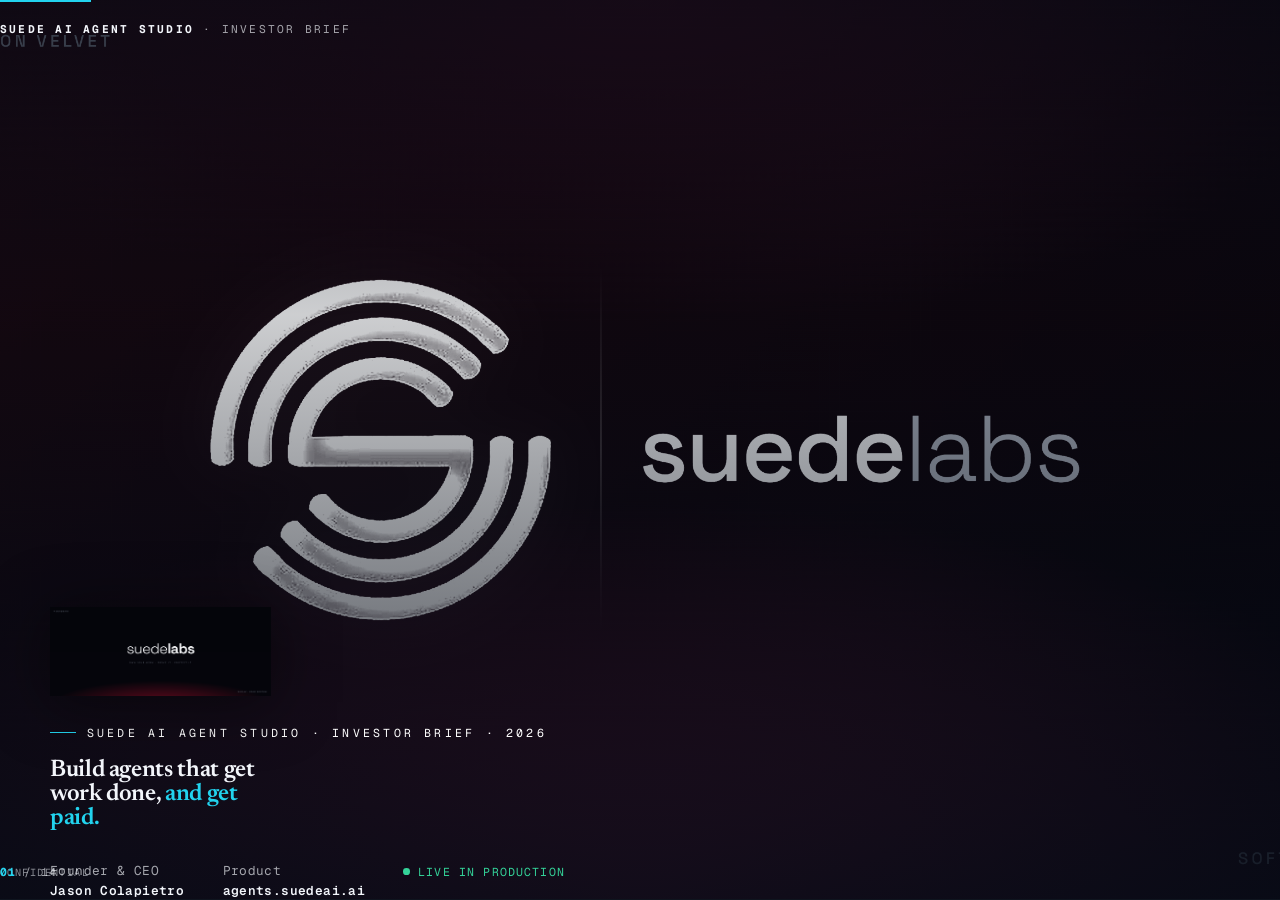
==== agent-studio/index.html @ 062b891b "Add Agent Studio-led investor deck as a separate version A second deck at /agent-studio/ that pitche" ====
<!DOCTYPE html>
<html lang="en">
<head>
<meta charset="utf-8">
<meta name="viewport" content="width=device-width, initial-scale=1">
<title>Suede AI Agent Studio — Investor Brief</title>
<meta name="description" content="Suede AI Agent Studio: a visual agent builder where every workflow launches as a paid endpoint. Humans pay by card, agents pay per call in USDC. 2026 investor brief.">
<meta name="author" content="Jason Colapietro">
<meta name="robots" content="noindex, nofollow">
<link rel="icon" href="../assets/mark.png" type="image/png">
<link rel="apple-touch-icon" href="../assets/mark.png">
<meta property="og:type" content="website">
<meta property="og:title" content="Suede AI Agent Studio — Build agents that get work done, and get paid">
<meta property="og:description" content="A visual agent builder where every workflow launches as a paid endpoint. 2026 investor brief.">
<meta property="og:image" content="https://jasoncolapietro.github.io/suede-investor-deck/assets/agent-studio/seat-flow-service.jpg">
<meta property="og:image:width" content="1200">
<meta property="og:image:height" content="630">
<meta name="twitter:card" content="summary_large_image">
<link rel="preconnect" href="https://fonts.googleapis.com">
<link rel="preconnect" href="https://fonts.gstatic.com" crossorigin>
<link href="https://fonts.googleapis.com/css2?family=Geist:wght@400;500;600;700;800;900&family=Geist+Mono:wght@400;500;600&family=Instrument+Serif:ital@0;1&family=Newsreader:opsz,wght@18..72,400;18..72,500;18..72,600&display=swap" rel="stylesheet">
<style>
:root{
  --ink:#050b16; --panel:#0a121f; --control:#0e1828;
  --line:rgba(255,255,255,.09); --line2:rgba(255,255,255,.18);
  --cyan:#22d3ee; --red:#c8141f; --red2:#ff5a63; --emerald:#34d399; --sky:#38bdf8;
  --text:#f3f6fb; --muted:rgba(243,246,251,.66); --faint:rgba(243,246,251,.55);
  --sans:'Geist',system-ui,sans-serif; --mono:'Geist Mono',ui-monospace,monospace; --serif:'Instrument Serif',Georgia,serif;
  --display:'Newsreader',Georgia,serif;
  --pad:clamp(2.4rem,1.6rem+3vw,5rem);
}
*{box-sizing:border-box;margin:0;padding:0}
body{background:var(--ink);color:var(--text);font-family:var(--sans);-webkit-font-smoothing:antialiased;
  -webkit-print-color-adjust:exact;print-color-adjust:exact}
.deck{height:100vh;overflow-y:auto;scroll-snap-type:y mandatory;scroll-behavior:smooth}
.deck::-webkit-scrollbar{width:0}
.slide{position:relative;min-height:100vh;width:100%;scroll-snap-align:start;display:flex;flex-direction:column;
  justify-content:center;padding:var(--pad);overflow:hidden;border-bottom:1px solid rgba(255,255,255,.04)}
.wrap{position:relative;z-index:2;width:100%;max-width:1180px;margin:0 auto}
.kick{font-family:var(--mono);font-size:.72rem;letter-spacing:.28em;text-transform:uppercase;color:var(--cyan);
  margin-bottom:1.1rem;display:flex;align-items:center;gap:.7rem}
.kick::before{content:"";width:1.6rem;height:1px;background:var(--cyan)}
h1{font-family:var(--display);font-weight:600;letter-spacing:-.015em;line-height:1.0;font-size:clamp(2.8rem,1rem+6vw,6.4rem)}
h2{font-family:var(--display);font-weight:500;letter-spacing:-.005em;line-height:1.07;font-size:clamp(2.2rem,1.1rem+3.4vw,4.3rem);max-width:22ch}
.lede{color:var(--muted);font-size:clamp(1.1rem,1rem+.7vw,1.55rem);line-height:1.45;max-width:60ch;margin-top:1.4rem}
.serif{font-family:var(--serif);font-style:italic}
strong{color:var(--text);font-weight:700}.cy{color:var(--cyan)}.em{color:var(--emerald)}
/* atmospheric base */
.tint{position:absolute;inset:0;z-index:0}
.tint.grid::after{content:"";position:absolute;inset:0;
  background-image:linear-gradient(var(--line) 1px,transparent 1px),linear-gradient(90deg,var(--line) 1px,transparent 1px);
  background-size:64px 64px;mask-image:radial-gradient(ellipse 80% 70% at 85% 0%,#000,transparent 70%);opacity:.28}
.bgimg{position:absolute;inset:0;z-index:0;width:100%;height:100%;object-fit:cover}
.scrim{position:absolute;inset:0;z-index:1}
/* COVER */
.cover{justify-content:flex-end}
.cover .scrim{background:linear-gradient(180deg,rgba(5,11,22,.55) 0%,rgba(5,11,22,.2) 35%,rgba(5,11,22,.85) 100%)}
.cover .wordmark{height:clamp(46px,7vw,104px);width:auto;margin-bottom:1.5rem;filter:drop-shadow(0 6px 30px rgba(0,0,0,.5))}
.cover h1{font-size:clamp(2.6rem,1rem+5.6vw,6rem);max-width:16ch}
.cover-meta{display:flex;flex-wrap:wrap;gap:2.4rem;margin-top:2rem;font-family:var(--mono);font-size:.8rem;color:var(--muted);letter-spacing:.03em}
.cover-meta b{color:var(--text);font-weight:600;display:block;margin-top:.2rem}
.badge{display:inline-flex;align-items:center;gap:.5rem;font-family:var(--mono);font-size:.72rem;letter-spacing:.1em;text-transform:uppercase;color:var(--emerald)}
.badge::before{content:"";width:.42rem;height:.42rem;border-radius:50%;background:var(--emerald)}
/* layout helpers */
.two{display:grid;grid-template-columns:1.05fr .95fr;gap:clamp(2rem,1rem+3vw,4.5rem);align-items:center}
.two.imgL{grid-template-columns:.9fr 1.1fr}
.cards{display:grid;gap:1px;background:var(--line);border:1px solid var(--line);border-radius:8px;overflow:hidden;margin-top:1.8rem}
.c4{grid-template-columns:repeat(4,1fr)}.c3{grid-template-columns:repeat(3,1fr)}.c2{grid-template-columns:1fr 1fr}
.cell{background:var(--panel);padding:1.7rem 1.6rem}
.cell .n{font-family:var(--mono);font-size:.7rem;letter-spacing:.16em;text-transform:uppercase;color:var(--cyan)}
.cell h3{font-size:1.3rem;font-weight:750;margin:.5rem 0 .45rem}
.cell p{color:var(--muted);font-size:.97rem;line-height:1.45}
/* product frames */
.shot{border-radius:12px;border:1px solid var(--line2);box-shadow:0 30px 80px -30px rgba(0,0,0,.8),0 0 0 1px rgba(0,0,0,.4);display:block;width:100%}
.shot-stack{position:relative}
.shot-stack .inset{position:absolute;right:-4%;bottom:-10%;width:38%;border-radius:10px;border:1px solid var(--line2);box-shadow:0 24px 60px -20px rgba(0,0,0,.85)}
/* partner rail — uniform monochrome marks on dark, hairline dividers */
.logos{display:grid;grid-template-columns:repeat(4,1fr);gap:1px;margin-top:2rem;
  background:var(--line);border:1px solid var(--line);border-radius:10px;overflow:hidden}
.logo{display:flex;align-items:center;justify-content:center;height:116px;padding:1.4rem;
  background:var(--panel);transition:background .25s ease}
.logo:hover{background:var(--control)}
.logo img{max-height:34px;max-width:64%;object-fit:contain;
  filter:brightness(0) invert(1);opacity:.62;transition:opacity .25s ease}
.logo:hover img{opacity:1}
/* big numbers */
.bignums{display:grid;grid-template-columns:repeat(4,1fr);gap:1px;background:var(--line);border:1px solid var(--line);border-radius:8px;overflow:hidden;margin-top:2rem}
.bignums div{background:var(--panel);padding:1.7rem 1.4rem}
.bignums .v{font-family:var(--display);font-weight:600;font-size:clamp(2.3rem,1rem+2.9vw,3.7rem);letter-spacing:-.01em;line-height:1}
.bignums .v.cy{color:var(--cyan)}
.bignums .k{font-family:var(--mono);font-size:.66rem;letter-spacing:.12em;text-transform:uppercase;color:var(--muted);margin-top:.55rem}
.signals{list-style:none;margin-top:1.6rem;display:grid;gap:.9rem;max-width:62ch}
.signals li{padding-left:1.9rem;position:relative;color:var(--muted);font-size:1.05rem;line-height:1.5}
.signals li::before{content:"";position:absolute;left:0;top:.72em;width:13px;height:1px;background:rgba(255,255,255,.5)}
/* pipeline (four stages) */
.pipe{position:relative;display:grid;grid-template-columns:repeat(4,1fr);gap:1.4rem;margin:3rem 0 1.4rem}
.pipe .rail{position:absolute;top:36px;left:9%;right:9%;height:2px;background:linear-gradient(90deg,var(--line2),var(--cyan),var(--line2));z-index:0}
.pipe .stage{position:relative;z-index:1;text-align:center}
.pipe .node{width:72px;height:72px;border-radius:50%;margin:0 auto 1.1rem;display:flex;align-items:center;justify-content:center;
  font-family:var(--mono);font-weight:600;font-size:1.35rem;color:var(--muted);background:var(--control);border:1px solid var(--line2)}
.pipe .stage.hot .node{color:#031018;background:var(--cyan);border-color:var(--cyan);box-shadow:0 0 0 5px rgba(34,211,238,.1),0 0 24px rgba(34,211,238,.22)}
.pipe .sname{font-weight:800;font-size:1.55rem;letter-spacing:-.01em;margin-bottom:.5rem}
.pipe .stage.hot .sname{color:var(--cyan)}
.pipe .stage p{color:var(--muted);font-size:.95rem;line-height:1.45;max-width:24ch;margin:0 auto}
.wedge{display:inline-block;margin-top:.75rem;font-family:var(--mono);font-size:.62rem;letter-spacing:.14em;text-transform:uppercase;
  color:var(--cyan);border:1px solid var(--line2);border-radius:999px;padding:.28rem .75rem}
@media(max-width:860px){.pipe{grid-template-columns:1fr 1fr;gap:2rem}.pipe .rail{display:none}}
.note{font-family:var(--mono);font-size:.72rem;color:var(--faint);letter-spacing:.03em;margin-top:1.4rem;line-height:1.6}
/* market */
.mkt{display:grid;grid-template-columns:1fr 1fr;gap:clamp(1.6rem,1rem+2vw,3.2rem);align-items:center;margin-top:1.6rem}
.mcard{border:1px solid var(--line);border-radius:8px;background:var(--panel);padding:1.5rem}
.mcard .n{font-family:var(--mono);font-size:.66rem;letter-spacing:.14em;text-transform:uppercase;color:var(--cyan)}
.mcard .v{font-family:var(--display);font-weight:600;font-size:clamp(2rem,1rem+2.2vw,3rem);letter-spacing:-.01em;margin:.3rem 0}
.mcard p{color:var(--muted);font-size:.9rem;line-height:1.4}
.chart{width:100%;height:auto}
/* founder */
.founder-img{width:100%;border-radius:12px;border:1px solid var(--line2);box-shadow:0 30px 80px -30px rgba(0,0,0,.8)}
.book{width:120px;border-radius:4px;box-shadow:0 16px 40px -12px rgba(0,0,0,.8);border:1px solid rgba(255,255,255,.1)}
.pull{font-family:var(--serif);font-style:italic;font-size:clamp(1.5rem,1rem+2vw,2.6rem);line-height:1.2}
.cta{display:inline-flex;align-items:center;gap:.6rem;margin-top:1.8rem;background:var(--red);color:#fff;font-weight:700;
  padding:.95rem 1.7rem;border-radius:7px;text-decoration:none;font-size:1.1rem}
.cta:hover{background:var(--red2)}
a:focus-visible,.cta:focus-visible{outline:2px solid var(--cyan);outline-offset:3px;border-radius:4px}
@media (prefers-reduced-motion:reduce){
  .deck{scroll-behavior:auto;scroll-snap-type:none}
  *{animation-duration:.001ms!important;animation-iteration-count:1!important;transition-duration:.001ms!important;scroll-behavior:auto!important}
}
.ledger{width:100%;border-collapse:collapse;font-size:.92rem;margin-top:1.4rem}
.ledger th,.ledger td{text-align:left;padding:.85rem 1rem;border-bottom:1px solid var(--line);vertical-align:top}
.ledger th{font-family:var(--mono);font-size:.66rem;letter-spacing:.12em;text-transform:uppercase;color:var(--cyan)}
.ledger td:first-child{color:var(--text);font-weight:600;white-space:nowrap}.ledger td{color:var(--muted)}.ledger a{color:var(--sky)}
/* chrome */
.wm{position:fixed;top:1.4rem;left:var(--pad);font-family:var(--mono);font-size:.7rem;letter-spacing:.2em;text-transform:uppercase;color:var(--muted);z-index:60}
.wm b{color:var(--text)}
.counter{position:fixed;bottom:1.3rem;right:var(--pad);font-family:var(--mono);font-size:.72rem;letter-spacing:.1em;color:var(--muted);z-index:60}
.counter b{color:var(--cyan)}
.conf{position:fixed;bottom:1.3rem;left:var(--pad);font-family:var(--mono);font-size:.64rem;letter-spacing:.14em;text-transform:uppercase;color:var(--faint);z-index:60}
.prog{position:fixed;top:0;left:0;height:2px;background:var(--cyan);width:0;z-index:70;transition:width .25s}
@media (max-width:860px){
  .two,.two.imgL,.mkt{grid-template-columns:1fr}.c4,.c3{grid-template-columns:1fr 1fr}
  .bignums,.logos{grid-template-columns:1fr 1fr}.shot-stack .inset{position:static;width:60%;margin:1rem auto 0;display:block}
}
@media print{
  @page{size:1280px 720px;margin:0}
  body,.deck{height:auto;overflow:visible;display:block}.deck{scroll-snap-type:none}
  .slide{min-height:720px;page-break-after:always;border:0;overflow:visible}
  .wm,.counter,.conf,.prog{position:absolute}
}

/* Agent Studio variant additions */
.tk{outline:1px dashed #f5b942;outline-offset:3px;border-radius:3px}
.tk-tag{display:inline-block;margin-left:.4rem;font-family:var(--mono);font-size:.56rem;letter-spacing:.12em;text-transform:uppercase;
  color:#1a1206;background:#f5b942;border-radius:3px;padding:.1rem .35rem;vertical-align:middle}
.vs{width:100%;border-collapse:collapse;margin-top:1.8rem;font-size:1rem}
.vs th,.vs td{padding:1rem 1.1rem;border-bottom:1px solid var(--line);text-align:left;vertical-align:top}
.vs th{font-family:var(--mono);font-size:.66rem;letter-spacing:.12em;text-transform:uppercase;color:var(--cyan)}
.vs td{color:var(--muted)}.vs td:first-child{color:var(--text);font-weight:650}
.vs tr.us td{background:rgba(34,211,238,.06);color:var(--text)}.vs tr.us td:first-child{color:var(--cyan)}
.yes{color:var(--emerald)}.no{color:var(--faint)}
</style>
</head>
<body>
<div class="prog" id="prog"></div>
<div class="wm"><b>SUEDE AI AGENT STUDIO</b> · Investor Brief</div>
<div class="conf">Confidential</div>
<div class="counter"><b id="cur">01</b> / <span id="tot">--</span></div>

<main class="deck" id="deck">

  <!-- COVER -->
  <section class="slide cover">
    <img class="bgimg" src="../assets/cover-bg.png" alt="" width="2880" height="1620" fetchpriority="high">
    <div class="scrim"></div>
    <div class="wrap">
      <img class="wordmark" src="../assets/wordmark.png" alt="Suede Labs AI" width="3840" height="1560">
      <p class="kick" style="color:#fff">Suede AI Agent Studio · Investor Brief · 2026</p>
      <h1>Build agents that get work done, <span class="cy">and get paid.</span></h1>
      <div class="cover-meta">
        <span>Founder &amp; CEO<b>Jason Colapietro</b></span>
        <span>Product<b>agents.suedeai.ai</b></span>
        <span><span class="badge">Live in production</span></span>
      </div>
    </div>
  </section>

  <!-- PROBLEM -->
  <section class="slide">
    <div class="tint grid"></div>
    <div class="wrap">
      <p class="kick">01 · The problem</p>
      <h2>Anyone can build an agent.<br>Almost no one can sell one.</h2>
      <div class="two" style="margin-top:1.8rem">
        <p class="lede" style="margin:0">Workflow builders automate <em>your own</em> work. The moment a useful agent should serve someone else, you are rebuilding hosting, accounts, API keys, metering, billing, and trust by hand.</p>
        <p class="lede" style="margin:0">And the next buyer is often <strong>another agent</strong>. It can't fill out a checkout form or wait for an API key. It needs a price, a payment rail, and a receipt it can read.</p>
      </div>
    </div>
  </section>

  <!-- WHY NOW -->
  <section class="slide">
    <div class="tint grid"></div>
    <div class="wrap">
      <p class="kick">02 · Why now</p>
      <h2>The rails for agents to pay each other just arrived.</h2>
      <div class="cards c3">
        <div class="cell"><span class="n">New buyers</span><h3>Agents are buying</h3><p>Agent-driven commerce is projected at $190B–$385B in US GMV by 2030.</p></div>
        <div class="cell"><span class="n">New rails</span><h3>Payments standardized</h3><p>x402 per-call USDC, the Agentic Commerce Protocol, A2A and MCP give agents a common way to discover, call and pay.</p></div>
        <div class="cell"><span class="n">New trust</span><h3>On-chain identity</h3><p>ERC-8004 identity, reputation and validation let a buyer check who it is paying before it pays.</p></div>
      </div>
      <p class="note">The question isn't who can build an agent. It's where agents get built, priced and paid.</p>
    </div>
  </section>

  <!-- WHAT IT IS -->
  <section class="slide">
    <div class="tint grid"></div>
    <div class="wrap">
      <p class="kick">03 · What Agent Studio is</p>
      <h2>One canvas. Every flow is a product.</h2>
      <p class="lede">Wire specialized agents on a visual canvas, then launch the flow as a paid service in one step. <strong>Humans pay by card; agents pay per call in USDC.</strong> Every launch is discoverable over MCP, A2A, OpenAPI and x402.</p>
      <img class="shot" src="../assets/agent-studio/seat-flow-service.jpg" alt="Suede Agent Studio: the same agent as a seat, a flow and a paid endpoint" width="1200" height="630" loading="lazy" decoding="async" style="margin-top:1.6rem;width:auto;max-width:100%;max-height:52vh">
    </div>
  </section>

  <!-- HOW IT WORKS -->
  <section class="slide">
    <div class="tint grid"></div>
    <div class="wrap">
      <p class="kick">04 · How it works</p>
      <h2>Build. Test. Launch. Earn.</h2>
      <div class="pipe">
        <div class="rail"></div>
        <div class="stage"><div class="node">01</div><div class="sname">Build</div><p>Drag nodes or start from a template: contract review, lead scoring, invoice chasing, support triage.</p></div>
        <div class="stage"><div class="node">02</div><div class="sname">Test</div><p>Free dry-runs keep payments and side effects out until the flow is right.</p></div>
        <div class="stage hot"><div class="node">03</div><div class="sname">Launch</div><p>Promote an exact reviewed version to a live, priced endpoint.</p><span class="wedge">The step others skip</span></div>
        <div class="stage"><div class="node">04</div><div class="sname">Earn</div><p>Card credits and per-call USDC settle to the creator's wallet, with a receipt for every call.</p></div>
      </div>
    </div>
  </section>

  <!-- GOVERNANCE -->
  <section class="slide">
    <div class="tint grid"></div>
    <div class="wrap two">
      <div>
        <p class="kick">05 · Built for real money</p>
        <h2>Draft is not Test. Test is not Live.</h2>
        <p class="lede">Selling an agent means someone else depends on it. Studio is built for that from the start.</p>
        <ul class="signals" style="margin-top:1.2rem">
          <li>Immutable versions and explicit promotion to Live</li>
          <li>Typed inputs and outputs, durable replay-safe runs</li>
          <li>Per-run cost ledger and a payment receipt per call</li>
          <li>Resource Foundry: turn your own data into a reviewed, sellable resource</li>
        </ul>
      </div>
      <div><img class="shot" src="../assets/agent-studio/draft-live-control.jpg" alt="Agent Studio versioning, dry-run and promotion controls" width="1200" height="630" loading="lazy" decoding="async"></div>
    </div>
  </section>

  <!-- POSITIONING -->
  <section class="slide">
    <div class="tint grid"></div>
    <div class="wrap">
      <p class="kick">06 · Where it fits</p>
      <h2>Builders can't sell. Marketplaces can't build.</h2>
      <table class="vs">
        <thead><tr><th></th><th>Build visually</th><th>Launch as a paid service</th><th>Agents can pay</th></tr></thead>
        <tbody>
          <tr><td>Workflow builders<br><span style="font-weight:400;color:var(--faint);font-size:.85rem">Zapier · n8n · Gumloop</span></td><td class="yes">Yes</td><td class="no">No</td><td class="no">No</td></tr>
          <tr><td>Agent marketplaces<br><span style="font-weight:400;color:var(--faint);font-size:.85rem">list agents built elsewhere</span></td><td class="no">No</td><td class="yes">Yes</td><td class="yes">Yes</td></tr>
          <tr class="us"><td>Suede Agent Studio</td><td class="yes">Yes</td><td class="yes">Yes</td><td class="yes">Yes</td></tr>
        </tbody>
      </table>
      <p class="note">Studio also plugs into those marketplaces. A launched flow can be listed on them, so each one is a distribution channel.</p>
    </div>
  </section>

  <!-- TRACTION -->
  <section class="slide">
    <div class="tint grid"></div>
    <div class="wrap">
      <p class="kick">07 · Traction</p>
      <h2>Live rails, not a roadmap.</h2>
      <div class="bignums">
        <div class="tk"><div class="v cy">[#]</div><div class="k">flows launched on Studio <span class="tk-tag">verify</span></div></div>
        <div class="tk"><div class="v">[#]</div><div class="k">paid calls settled <span class="tk-tag">verify</span></div></div>
        <div class="tk"><div class="v">22</div><div class="k">x402 paid endpoints live <span class="tk-tag">verify</span></div></div>
        <div><div class="v">23</div><div class="k">on-chain agent identities · Base</div></div>
      </div>
      <ul class="signals">
        <li><span class="badge">Live</span> &nbsp;Both payment rails in production: card top-ups into a credit ledger, and per-call USDC over x402 on Base.</li>
        <li>Suede AI Agent Studio is listed in the community-curated awesome-x402 repository.</li>
        <li>Producer by Suede Labs runs as a hireable agent on Virtuals ACP, so launched flows can reach an existing agent marketplace.</li>
        <li>ERC-8004 identity, reputation and validation contracts live on Base mainnet.</li>
      </ul>
    </div>
  </section>

  <!-- BUSINESS MODEL -->
  <section class="slide">
    <div class="tint grid"></div>
    <div class="wrap">
      <p class="kick">08 · Business model</p>
      <h2>Creators keep 100%. We earn on compute.</h2>
      <div class="cards c2">
        <div class="cell"><span class="n">Live</span><h3>Model usage margin</h3><p>Flows run models through the Suede gateway at cost plus a margin. Revenue grows with every run, paid or free.</p></div>
        <div class="cell"><span class="n">Live</span><h3>Card credits</h3><p>Humans top up by card. Committed-use credit packs trade a discount for prepaid volume.</p></div>
        <div class="cell"><span class="n">Lever</span><h3>Take rate on paid calls</h3><p>Currently 0% so creators keep every dollar while supply builds. It can be switched on once the marketplace has density.</p></div>
        <div class="cell"><span class="n">Funnel</span><h3>Free tier</h3><p>100,000 free model tokens per workspace each month, then pay as you go.</p></div>
      </div>
    </div>
  </section>

  <!-- FIRST VERTICAL -->
  <section class="slide">
    <div class="tint grid"></div>
    <div class="wrap two imgL">
      <div style="text-align:center">
        <img src="../assets/mark.png" alt="Suede mark" width="400" height="400" loading="lazy" decoding="async" style="width:min(64%,220px);filter:drop-shadow(0 14px 44px rgba(0,0,0,.55))">
      </div>
      <div>
        <p class="kick">09 · First vertical</p>
        <h2>Music and IP prove the rails.</h2>
        <p class="lede">Suede's creator-ownership stack is the first vertical on Studio: <strong>proof of creation, an on-chain IP registry, and royalty routing</strong>, packaged as templates like "register a song and route its royalties." The same rails serve any business workflow.</p>
        <p class="note" style="margin-top:1.2rem;font-size:.95rem;color:var(--muted)">One install for agents: <span class="cy" style="font-family:var(--mono)">pip install suede-ai</span></p>
      </div>
    </div>
  </section>

  <!-- MARKET -->
  <section class="slide">
    <div class="tint grid"></div>
    <div class="wrap">
      <p class="kick">10 · Market</p>
      <h2>The storefront for agent-to-agent work.</h2>
      <div class="cards c2" style="margin-top:2rem">
        <div class="cell"><span class="n">Agentic commerce · US GMV by 2030</span><h3 style="font-family:var(--display);font-size:clamp(2rem,1rem+2.2vw,3rem);font-weight:600">$190B–$385B</h3><p>Commerce initiated and completed by agents. Every paid call on Studio is a slice of it.</p></div>
        <div class="cell"><span class="n">GenAI content creation · by 2030</span><h3 style="font-family:var(--display);font-size:clamp(2rem,1rem+2.2vw,3rem);font-weight:600">$80B</h3><p>From $14.8B in 2024. The first vertical sits here.</p></div>
      </div>
      <p class="note">Sources: Morgan Stanley (2025) · Grand View Research (2024). Full citations on the final slide.</p>
    </div>
  </section>

  <!-- FOUNDER -->
  <section class="slide">
    <div class="tint grid"></div>
    <div class="wrap two imgL">
      <div><img class="founder-img" style="max-height:78vh;width:auto;max-width:100%;margin:0 auto;display:block" src="../assets/founder.png" alt="Jason Colapietro, Founder and CEO of Suede Labs AI" width="1060" height="1484" loading="lazy" decoding="async"></div>
      <div>
        <p class="kick">11 · Founder</p>
        <h2 style="font-size:clamp(2rem,1rem+2.6vw,3.4rem)">Jason Colapietro</h2>
        <p class="lede" style="margin-top:.8rem"><strong>Founder &amp; CEO, Suede Labs AI.</strong> Built Agent Studio and the payment, identity and IP rails under it as a solo operator, and shipped them to production.</p>
        <p class="pull" style="margin-top:1.4rem">"Agents shouldn't just do the work. <span class="cy" style="font-style:normal">They should get paid for it.</span>"</p>
        <p class="note" style="margin-top:1.4rem">Author of three books, including <em>Stake Your Claim</em>, on AI ownership and creative rights.</p>
      </div>
    </div>
  </section>

  <!-- ASK -->
  <section class="slide">
    <img class="bgimg" src="../assets/split-bg.png" alt="" width="2880" height="1620" loading="lazy" decoding="async" style="opacity:.5">
    <div class="scrim" style="background:linear-gradient(180deg,rgba(5,11,22,.7),rgba(5,11,22,.92))"></div>
    <div class="wrap">
      <p class="kick">12 · The ask</p>
      <h2>Raising to turn a working studio into the default place agents get built and paid.</h2>
      <p class="lede">Round size, instrument and terms are shared directly. Book an intro call below.</p>
      <div class="cards c3" style="margin-top:1.4rem">
        <div class="cell"><span class="n">Use of funds</span><h3>Product</h3><p>Runtime reliability, more nodes and connectors, and hosted launch at scale.</p></div>
        <div class="cell"><span class="n">Use of funds</span><h3>Supply</h3><p>Seed creators and vertical template packs so buyers find useful flows on day one.</p></div>
        <div class="cell"><span class="n">Use of funds</span><h3>Distribution</h3><p>Listings across agent marketplaces and MCP/A2A directories, plus developer outreach.</p></div>
      </div>
      <a class="cta" href="https://cal.com/johnny-suede-g12izk/investor-intro">Book an intro call →</a>
      <p class="note">agents.suedeai.ai · info@suedeai.org · Confidential. Do not distribute.</p>
    </div>
  </section>

  <!-- SOURCES -->
  <section class="slide">
    <div class="tint grid"></div>
    <div class="wrap">
      <p class="kick">Appendix · Market citations</p>
      <h2 style="font-size:clamp(1.5rem,1rem+1.6vw,2.2rem);max-width:none">Every market figure, sourced.</h2>
      <table class="ledger">
        <thead><tr><th>Market</th><th>Figure</th><th>Source · year</th></tr></thead>
        <tbody>
          <tr><td>Agentic commerce</td><td>$190B–$385B US GMV by 2030</td><td><span>Morgan Stanley · 2025</span></td></tr>
          <tr><td>GenAI content creation</td><td>$14.8B (2024) → $80.12B by 2030 · 32.5% CAGR</td><td><span>Grand View Research · 2024</span></td></tr>
        </tbody>
      </table>
      <p class="note">On-chain proof verifiable at app.suedeai.ai/.well-known/x402.json and on Base mainnet (ERC-8004).</p>
    </div>
  </section>

</main>
<script>
(function(){
  var deck=document.getElementById('deck'),slides=[].slice.call(deck.querySelectorAll('.slide'));
  var cur=document.getElementById('cur'),prog=document.getElementById('prog'),n=slides.length;
  document.getElementById('tot').textContent=String(n).padStart(2,'0');
  var reduceMotion=matchMedia('(prefers-reduced-motion: reduce)').matches;
  function idx(){var y=deck.scrollTop+innerHeight*0.4,i=0;for(var j=0;j<n;j++)if(slides[j].offsetTop<=y)i=j;return i}
  function up(){var i=idx();cur.textContent=String(i+1).padStart(2,'0');prog.style.width=((i+1)/n*100)+'%'}
  deck.addEventListener('scroll',function(){requestAnimationFrame(up)},{passive:true});
  function go(d){var i=Math.max(0,Math.min(n-1,idx()+d));deck.scrollTo({top:slides[i].offsetTop,behavior:reduceMotion?'auto':'smooth'})}
  addEventListener('keydown',function(e){
    if(['ArrowDown','ArrowRight','PageDown',' '].includes(e.key) && document.activeElement===document.body){e.preventDefault();go(1)}
    else if(['ArrowUp','ArrowLeft','PageUp'].includes(e.key)){e.preventDefault();go(-1)}
    else if(e.key==='Home')deck.scrollTo({top:0,behavior:reduceMotion?'auto':'smooth'});
    else if(e.key==='End')deck.scrollTo({top:deck.scrollHeight,behavior:reduceMotion?'auto':'smooth'});
  });
  up();
})();
</script>
</body>
</html>
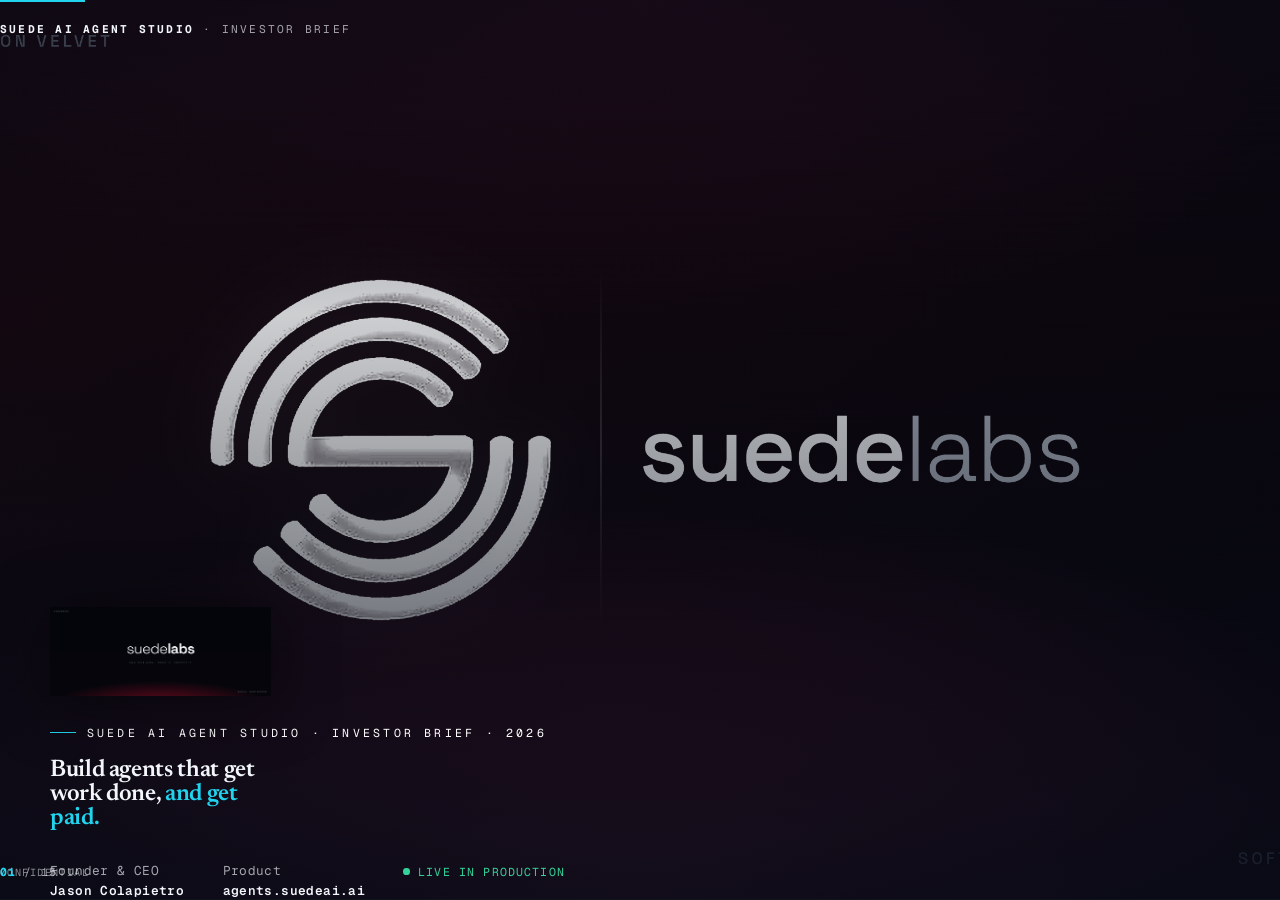
==== commit 92a02585: "Add a protocols slide to the Agent Studio deck Lists x402, A2A, MCP and WebMCP, Virtuals ACP, ERC-80" ====
--- a/agent-studio/index.html
+++ b/agent-studio/index.html
@@ -204,7 +204,7 @@
       <h2>The rails for agents to pay each other just arrived.</h2>
       <div class="cards c3">
         <div class="cell"><span class="n">New buyers</span><h3>Agents are buying</h3><p>Agent-driven commerce is projected at $190B–$385B in US GMV by 2030.</p></div>
-        <div class="cell"><span class="n">New rails</span><h3>Payments standardized</h3><p>x402 per-call USDC, the Agentic Commerce Protocol, A2A and MCP give agents a common way to discover, call and pay.</p></div>
+        <div class="cell"><span class="n">New rails</span><h3>Payments standardized</h3><p>x402, A2A, MCP, Virtuals ACP, and the Agentic Commerce Protocol from Stripe and OpenAI give agents a common way to discover, call and pay.</p></div>
         <div class="cell"><span class="n">New trust</span><h3>On-chain identity</h3><p>ERC-8004 identity, reputation and validation let a buyer check who it is paying before it pays.</p></div>
       </div>
       <p class="note">The question isn't who can build an agent. It's where agents get built, priced and paid.</p>
@@ -222,11 +222,31 @@
     </div>
   </section>
 
+  <!-- PROTOCOLS -->
+  <section class="slide">
+    <div class="tint grid"></div>
+    <div class="wrap">
+      <p class="kick">04 · Protocols</p>
+      <h2>Every flow speaks every agent protocol.</h2>
+      <p class="lede">Launch once and the flow can be discovered, called and paid through the protocols agents already use. No integration work for the creator.</p>
+      <div class="cards c4">
+        <div class="cell"><span class="n">Payments · Live</span><h3>x402</h3><p>Pay per call in USDC on Base. No account or API key needed.</p></div>
+        <div class="cell"><span class="n">Agent-to-agent · Live</span><h3>A2A</h3><p>Each flow publishes an agent card, so other agents can find it and call it directly.</p></div>
+        <div class="cell"><span class="n">Assistants · Live</span><h3>MCP + WebMCP</h3><p>Flows become tools for AI assistants and for in-browser agents.</p></div>
+        <div class="cell"><span class="n">Marketplaces · Live</span><h3>ACP (Virtuals)</h3><p>Suede agents take and fulfill jobs on Virtuals' Agent Commerce Protocol.</p></div>
+        <div class="cell"><span class="n">Identity · Live</span><h3>ERC-8004</h3><p>On-chain identity, reputation and validation on Base mainnet.</p></div>
+        <div class="cell"><span class="n">Developers · Live</span><h3>OpenAPI</h3><p>A standard API spec for every launched flow, usable from any codebase.</p></div>
+        <div class="cell"><span class="n">Humans · Live</span><h3>Stripe</h3><p>Card top-ups into a credit ledger for people who don't hold USDC.</p></div>
+        <div class="cell"><span class="n">Next</span><h3>Agentic Commerce Protocol</h3><p>The Stripe and OpenAI checkout standard, the next rail on the roadmap.</p></div>
+      </div>
+    </div>
+  </section>
+
   <!-- HOW IT WORKS -->
   <section class="slide">
     <div class="tint grid"></div>
     <div class="wrap">
-      <p class="kick">04 · How it works</p>
+      <p class="kick">05 · How it works</p>
       <h2>Build. Test. Launch. Earn.</h2>
       <div class="pipe">
         <div class="rail"></div>
@@ -243,7 +263,7 @@
     <div class="tint grid"></div>
     <div class="wrap two">
       <div>
-        <p class="kick">05 · Built for real money</p>
+        <p class="kick">06 · Built for real money</p>
         <h2>Draft is not Test. Test is not Live.</h2>
         <p class="lede">Selling an agent means someone else depends on it. Studio is built for that from the start.</p>
         <ul class="signals" style="margin-top:1.2rem">
@@ -261,7 +281,7 @@
   <section class="slide">
     <div class="tint grid"></div>
     <div class="wrap">
-      <p class="kick">06 · Where it fits</p>
+      <p class="kick">07 · Where it fits</p>
       <h2>Builders can't sell. Marketplaces can't build.</h2>
       <table class="vs">
         <thead><tr><th></th><th>Build visually</th><th>Launch as a paid service</th><th>Agents can pay</th></tr></thead>
@@ -279,7 +299,7 @@
   <section class="slide">
     <div class="tint grid"></div>
     <div class="wrap">
-      <p class="kick">07 · Traction</p>
+      <p class="kick">08 · Traction</p>
       <h2>Live rails, not a roadmap.</h2>
       <div class="bignums">
         <div class="tk"><div class="v cy">[#]</div><div class="k">flows launched on Studio <span class="tk-tag">verify</span></div></div>
@@ -300,7 +320,7 @@
   <section class="slide">
     <div class="tint grid"></div>
     <div class="wrap">
-      <p class="kick">08 · Business model</p>
+      <p class="kick">09 · Business model</p>
       <h2>Creators keep 100%. We earn on compute.</h2>
       <div class="cards c2">
         <div class="cell"><span class="n">Live</span><h3>Model usage margin</h3><p>Flows run models through the Suede gateway at cost plus a margin. Revenue grows with every run, paid or free.</p></div>
@@ -319,7 +339,7 @@
         <img src="../assets/mark.png" alt="Suede mark" width="400" height="400" loading="lazy" decoding="async" style="width:min(64%,220px);filter:drop-shadow(0 14px 44px rgba(0,0,0,.55))">
       </div>
       <div>
-        <p class="kick">09 · First vertical</p>
+        <p class="kick">10 · First vertical</p>
         <h2>Music and IP prove the rails.</h2>
         <p class="lede">Suede's creator-ownership stack is the first vertical on Studio: <strong>proof of creation, an on-chain IP registry, and royalty routing</strong>, packaged as templates like "register a song and route its royalties." The same rails serve any business workflow.</p>
         <p class="note" style="margin-top:1.2rem;font-size:.95rem;color:var(--muted)">One install for agents: <span class="cy" style="font-family:var(--mono)">pip install suede-ai</span></p>
@@ -331,7 +351,7 @@
   <section class="slide">
     <div class="tint grid"></div>
     <div class="wrap">
-      <p class="kick">10 · Market</p>
+      <p class="kick">11 · Market</p>
       <h2>The storefront for agent-to-agent work.</h2>
       <div class="cards c2" style="margin-top:2rem">
         <div class="cell"><span class="n">Agentic commerce · US GMV by 2030</span><h3 style="font-family:var(--display);font-size:clamp(2rem,1rem+2.2vw,3rem);font-weight:600">$190B–$385B</h3><p>Commerce initiated and completed by agents. Every paid call on Studio is a slice of it.</p></div>
@@ -347,7 +367,7 @@
     <div class="wrap two imgL">
       <div><img class="founder-img" style="max-height:78vh;width:auto;max-width:100%;margin:0 auto;display:block" src="../assets/founder.png" alt="Jason Colapietro, Founder and CEO of Suede Labs AI" width="1060" height="1484" loading="lazy" decoding="async"></div>
       <div>
-        <p class="kick">11 · Founder</p>
+        <p class="kick">12 · Founder</p>
         <h2 style="font-size:clamp(2rem,1rem+2.6vw,3.4rem)">Jason Colapietro</h2>
         <p class="lede" style="margin-top:.8rem"><strong>Founder &amp; CEO, Suede Labs AI.</strong> Built Agent Studio and the payment, identity and IP rails under it as a solo operator, and shipped them to production.</p>
         <p class="pull" style="margin-top:1.4rem">"Agents shouldn't just do the work. <span class="cy" style="font-style:normal">They should get paid for it.</span>"</p>
@@ -361,7 +381,7 @@
     <img class="bgimg" src="../assets/split-bg.png" alt="" width="2880" height="1620" loading="lazy" decoding="async" style="opacity:.5">
     <div class="scrim" style="background:linear-gradient(180deg,rgba(5,11,22,.7),rgba(5,11,22,.92))"></div>
     <div class="wrap">
-      <p class="kick">12 · The ask</p>
+      <p class="kick">13 · The ask</p>
       <h2>Raising to turn a working studio into the default place agents get built and paid.</h2>
       <p class="lede">Round size, instrument and terms are shared directly. Book an intro call below.</p>
       <div class="cards c3" style="margin-top:1.4rem">
